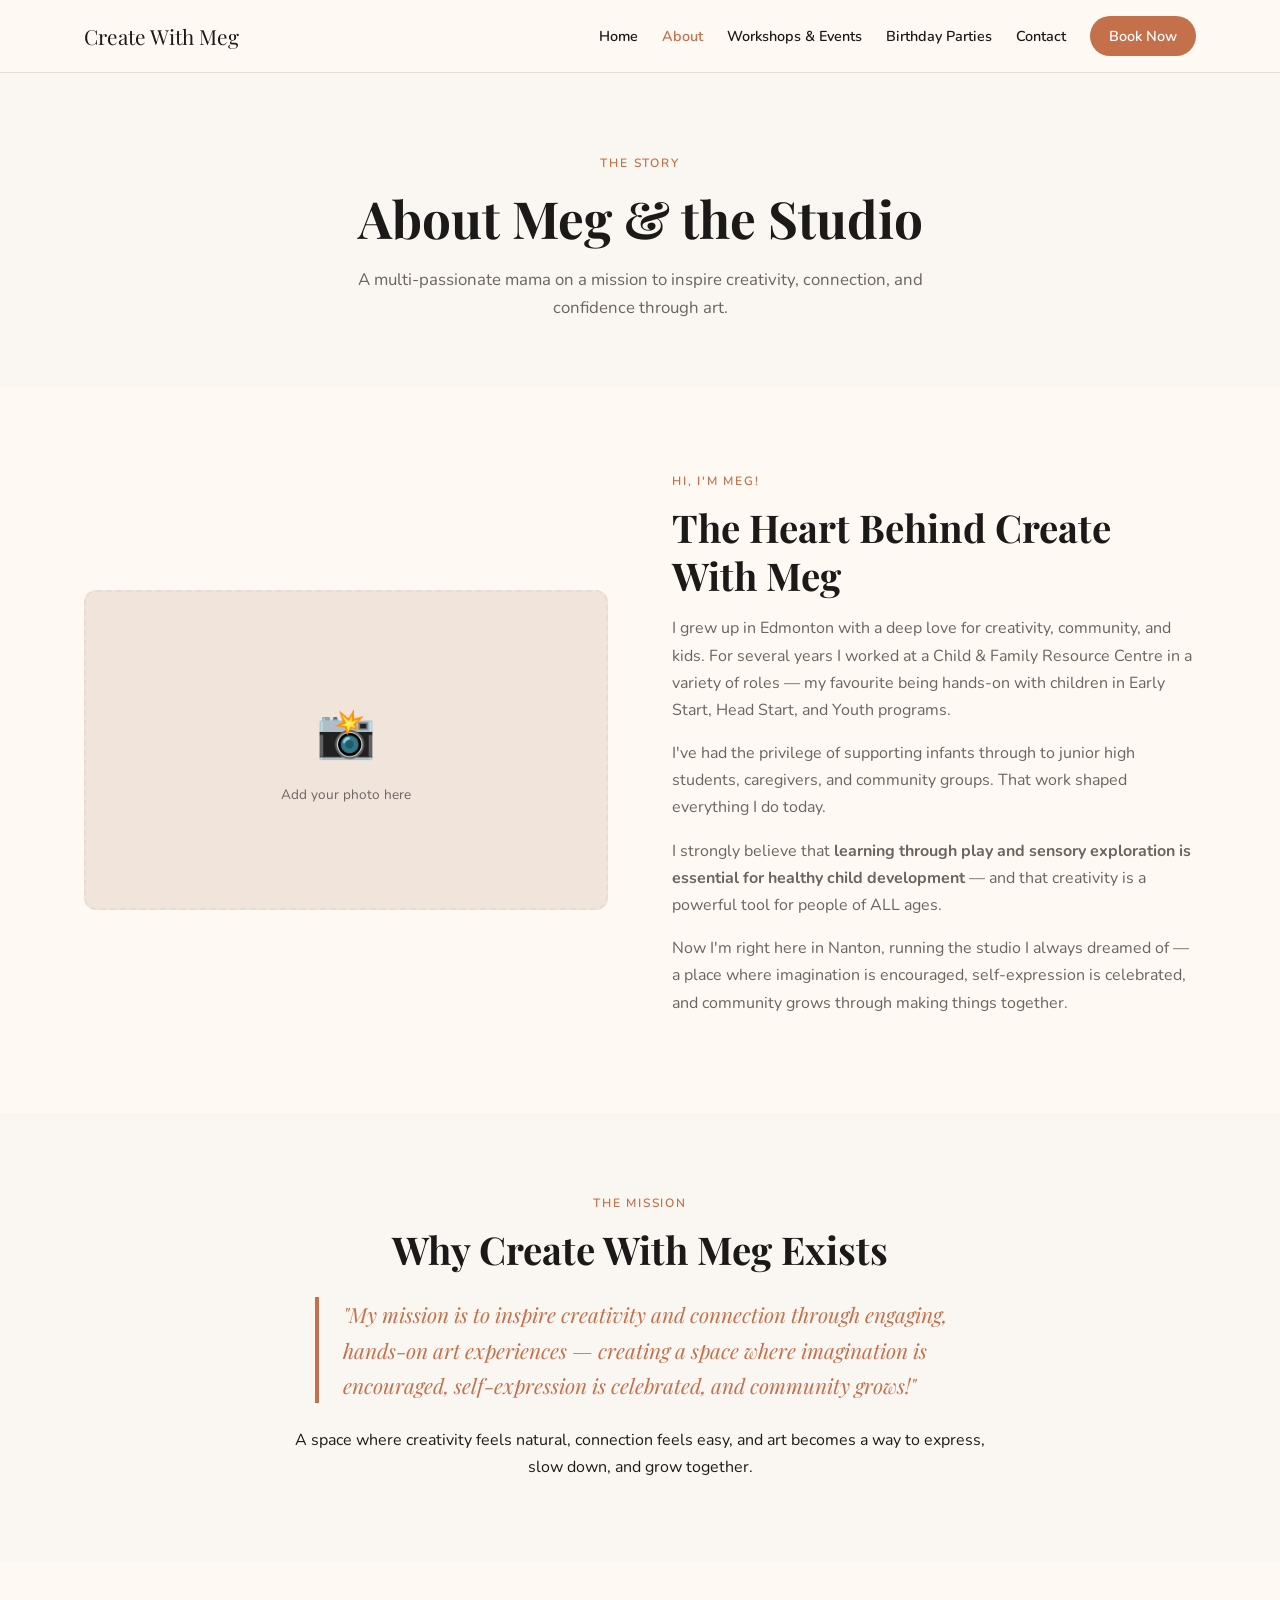
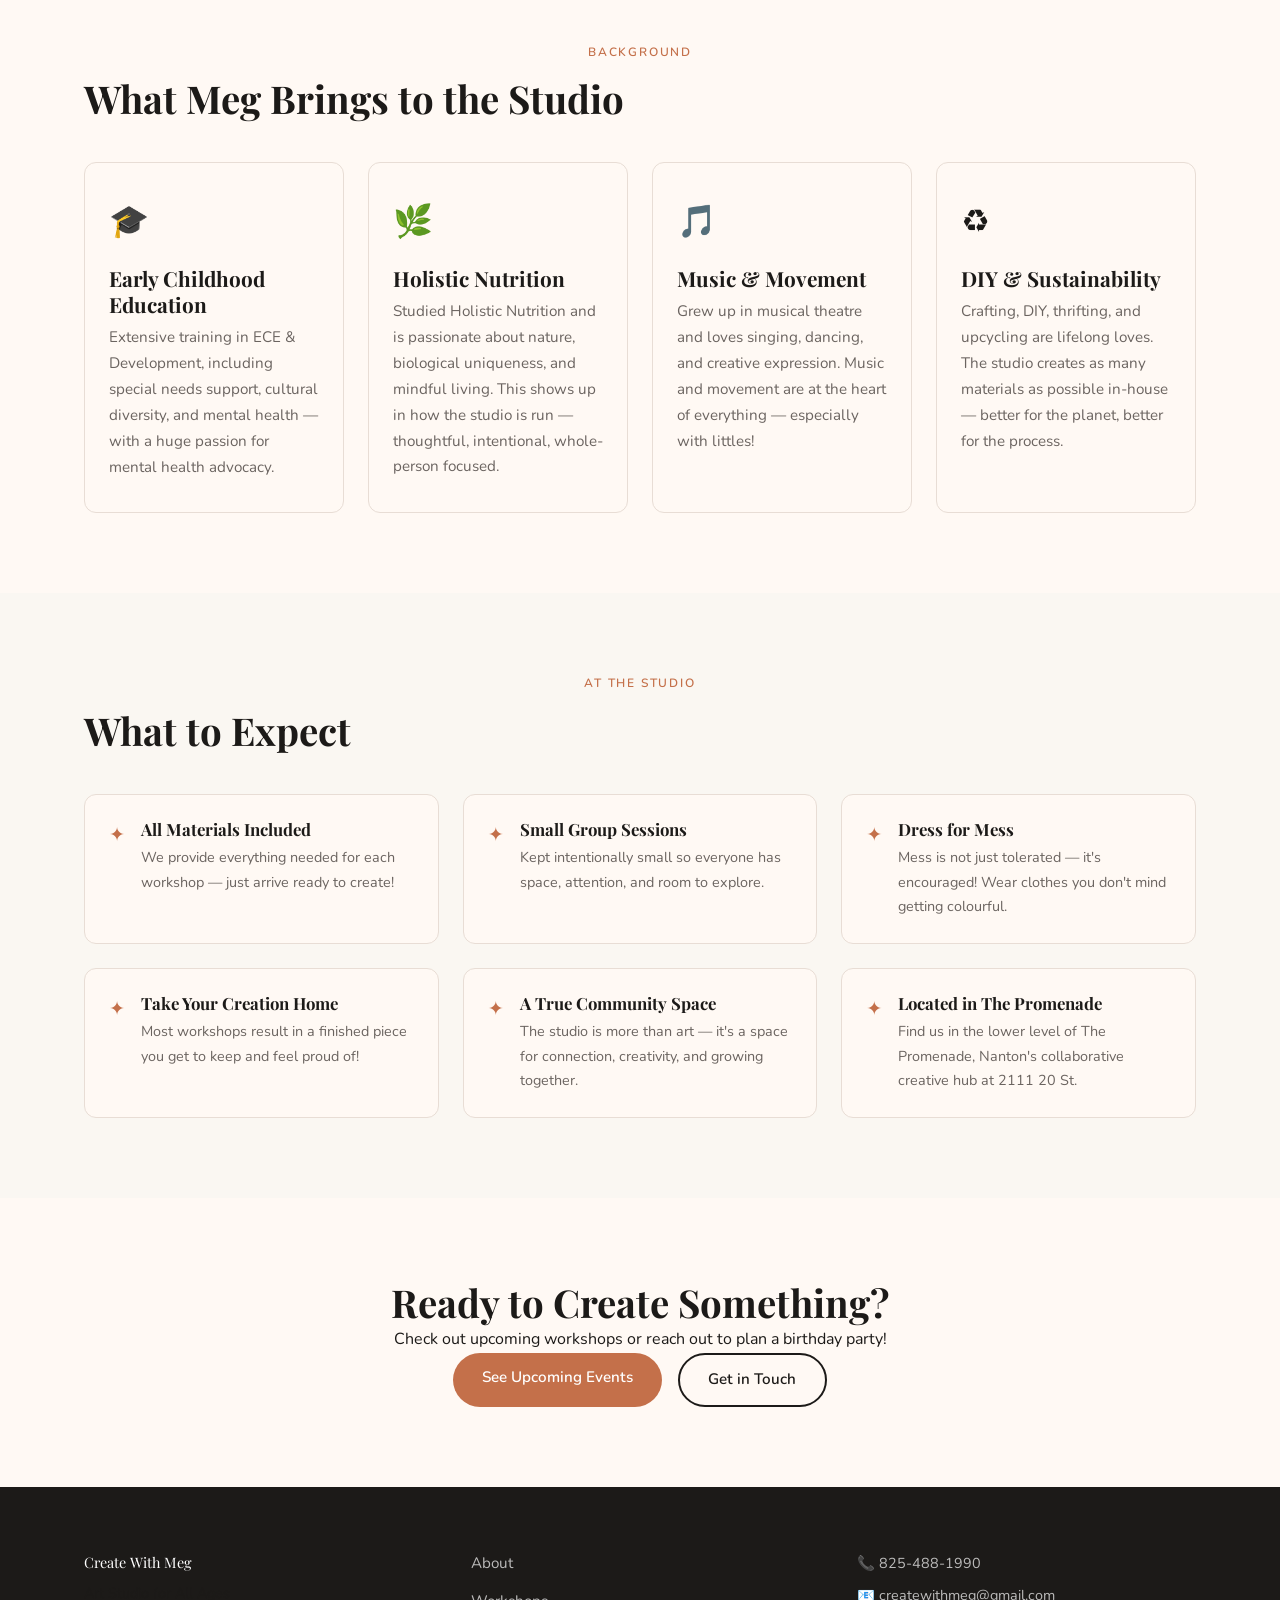
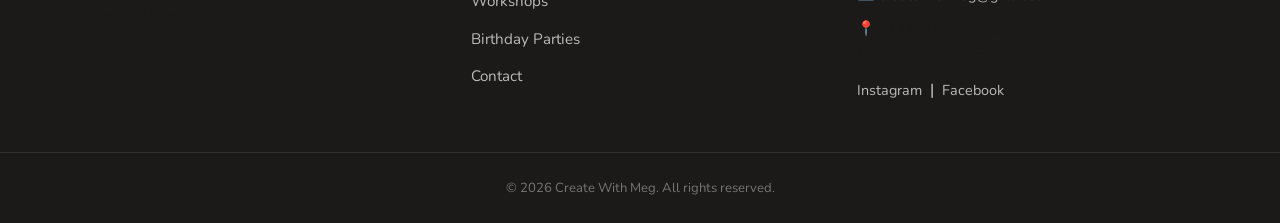
==== about.html @ df980b59 "Initial site launch — Create With Meg" ====
<!DOCTYPE html>
<html lang="en">
<head>
  <meta charset="UTF-8" />
  <meta name="viewport" content="width=device-width, initial-scale=1.0" />
  <title>About Meg | Create With Meg Art Studio</title>
  <meta name="description" content="Meet Meg — the heart behind Create With Meg art studio in Nanton, Alberta. Early Childhood Education, Holistic Nutrition, and a lifetime of creativity." />
  <link rel="stylesheet" href="css/style.css" />
  <link href="https://fonts.googleapis.com/css2?family=Playfair+Display:wght@400;600;700&family=Nunito:wght@300;400;600&display=swap" rel="stylesheet" />
</head>
<body>

  <!-- NAVIGATION -->
  <nav class="navbar">
    <div class="nav-inner">
      <a href="index.html" class="nav-logo">Create With Meg</a>
      <ul class="nav-links">
        <li><a href="index.html">Home</a></li>
        <li><a href="about.html" class="active">About</a></li>
        <li><a href="workshops.html">Workshops & Events</a></li>
        <li><a href="birthdays.html">Birthday Parties</a></li>
        <li><a href="contact.html">Contact</a></li>
        <li><a href="workshops.html" class="btn-nav">Book Now</a></li>
      </ul>
      <button class="nav-toggle" aria-label="Toggle menu">&#9776;</button>
    </div>
  </nav>

  <!-- PAGE HERO -->
  <section class="page-hero">
    <div class="container center-text">
      <span class="label-tag center">The Story</span>
      <h1>About Meg &amp; the Studio</h1>
      <p>A multi-passionate mama on a mission to inspire creativity, connection, and confidence through art.</p>
    </div>
  </section>

  <!-- ABOUT MEG -->
  <section class="section-pad">
    <div class="container two-col">
      <div class="about-img-placeholder">
        <div class="img-block">📸<br/><small>Add your photo here</small></div>
      </div>
      <div class="about-text">
        <span class="label-tag">Hi, I'm Meg!</span>
        <h2>The Heart Behind Create With Meg</h2>
        <p>I grew up in Edmonton with a deep love for creativity, community, and kids. For several years I worked at a Child &amp; Family Resource Centre in a variety of roles — my favourite being hands-on with children in Early Start, Head Start, and Youth programs.</p>
        <p>I've had the privilege of supporting infants through to junior high students, caregivers, and community groups. That work shaped everything I do today.</p>
        <p>I strongly believe that <strong>learning through play and sensory exploration is essential for healthy child development</strong> — and that creativity is a powerful tool for people of ALL ages.</p>
        <p>Now I'm right here in Nanton, running the studio I always dreamed of — a place where imagination is encouraged, self-expression is celebrated, and community grows through making things together.</p>
      </div>
    </div>
  </section>

  <!-- MISSION -->
  <section class="section-pad bg-cream">
    <div class="container center-text" style="max-width: 750px;">
      <span class="label-tag center">The Mission</span>
      <h2 class="section-title">Why Create With Meg Exists</h2>
      <blockquote class="mission-quote">
        "My mission is to inspire creativity and connection through engaging, hands-on art experiences — creating a space where imagination is encouraged, self-expression is celebrated, and community grows!"
      </blockquote>
      <p>A space where creativity feels natural, connection feels easy, and art becomes a way to express, slow down, and grow together.</p>
    </div>
  </section>

  <!-- BACKGROUND HIGHLIGHTS -->
  <section class="section-pad">
    <div class="container">
      <span class="label-tag center">Background</span>
      <h2 class="section-title">What Meg Brings to the Studio</h2>
      <div class="cards-grid">
        <div class="card">
          <div class="card-icon">🎓</div>
          <h3>Early Childhood Education</h3>
          <p>Extensive training in ECE &amp; Development, including special needs support, cultural diversity, and mental health — with a huge passion for mental health advocacy.</p>
        </div>
        <div class="card">
          <div class="card-icon">🌿</div>
          <h3>Holistic Nutrition</h3>
          <p>Studied Holistic Nutrition and is passionate about nature, biological uniqueness, and mindful living. This shows up in how the studio is run — thoughtful, intentional, whole-person focused.</p>
        </div>
        <div class="card">
          <div class="card-icon">🎵</div>
          <h3>Music &amp; Movement</h3>
          <p>Grew up in musical theatre and loves singing, dancing, and creative expression. Music and movement are at the heart of everything — especially with littles!</p>
        </div>
        <div class="card">
          <div class="card-icon">♻️</div>
          <h3>DIY &amp; Sustainability</h3>
          <p>Crafting, DIY, thrifting, and upcycling are lifelong loves. The studio creates as many materials as possible in-house — better for the planet, better for the process.</p>
        </div>
      </div>
    </div>
  </section>

  <!-- WHAT TO EXPECT -->
  <section class="section-pad bg-cream">
    <div class="container">
      <span class="label-tag center">At the Studio</span>
      <h2 class="section-title">What to Expect</h2>
      <div class="expect-grid">
        <div class="expect-item">
          <span class="expect-icon">✦</span>
          <div>
            <h4>All Materials Included</h4>
            <p>We provide everything needed for each workshop — just arrive ready to create!</p>
          </div>
        </div>
        <div class="expect-item">
          <span class="expect-icon">✦</span>
          <div>
            <h4>Small Group Sessions</h4>
            <p>Kept intentionally small so everyone has space, attention, and room to explore.</p>
          </div>
        </div>
        <div class="expect-item">
          <span class="expect-icon">✦</span>
          <div>
            <h4>Dress for Mess</h4>
            <p>Mess is not just tolerated — it's encouraged! Wear clothes you don't mind getting colourful.</p>
          </div>
        </div>
        <div class="expect-item">
          <span class="expect-icon">✦</span>
          <div>
            <h4>Take Your Creation Home</h4>
            <p>Most workshops result in a finished piece you get to keep and feel proud of!</p>
          </div>
        </div>
        <div class="expect-item">
          <span class="expect-icon">✦</span>
          <div>
            <h4>A True Community Space</h4>
            <p>The studio is more than art — it's a space for connection, creativity, and growing together.</p>
          </div>
        </div>
        <div class="expect-item">
          <span class="expect-icon">✦</span>
          <div>
            <h4>Located in The Promenade</h4>
            <p>Find us in the lower level of The Promenade, Nanton's collaborative creative hub at 2111 20 St.</p>
          </div>
        </div>
      </div>
    </div>
  </section>

  <!-- CTA -->
  <section class="section-pad center-text">
    <div class="container" style="max-width: 600px;">
      <h2>Ready to Create Something?</h2>
      <p>Check out upcoming workshops or reach out to plan a birthday party!</p>
      <div class="hero-btns">
        <a href="workshops.html" class="btn-primary">See Upcoming Events</a>
        <a href="contact.html" class="btn-secondary">Get in Touch</a>
      </div>
    </div>
  </section>

  <!-- FOOTER -->
  <footer class="footer">
    <div class="container footer-inner">
      <div class="footer-brand">
        <p class="footer-logo">Create With Meg</p>
        <p>Art Studio for All Ages<br/>Nanton, Alberta</p>
      </div>
      <div class="footer-links">
        <a href="about.html">About</a>
        <a href="workshops.html">Workshops</a>
        <a href="birthdays.html">Birthday Parties</a>
        <a href="contact.html">Contact</a>
      </div>
      <div class="footer-contact">
        <p>📞 <a href="tel:8254881990">825-488-1990</a></p>
        <p>📧 <a href="mailto:createwithmeg@gmail.com">createwithmeg@gmail.com</a></p>
        <p>📍 2111 20 St, Nanton AB<br/>(The Promenade — lower level)</p>
        <div class="social-links">
          <a href="#" aria-label="Instagram">Instagram</a> &nbsp;|&nbsp; <a href="#" aria-label="Facebook">Facebook</a>
        </div>
      </div>
    </div>
    <p class="footer-copy">© 2026 Create With Meg. All rights reserved.</p>
  </footer>

  <script>
    const toggle = document.querySelector('.nav-toggle');
    const navLinks = document.querySelector('.nav-links');
    toggle.addEventListener('click', () => navLinks.classList.toggle('open'));
  </script>

</body>
</html>
---- css/style.css ----
/* ============================================
   CREATE WITH MEG — STYLESHEET
   Palette: Cream · Near-black · Terracotta · Sage · Blush
   ============================================ */

:root {
  --cream: #faf7f2;
  --warm-white: #fff9f4;
  --near-black: #1c1a18;
  --terracotta: #c4704a;
  --terracotta-light: #d4866a;
  --sage: #8a9e89;
  --sage-light: #b5c9b4;
  --blush: #f0e4db;
  --text-muted: #6b6460;
  --border: #e8ddd5;
  --font-head: 'Playfair Display', Georgia, serif;
  --font-body: 'Nunito', system-ui, sans-serif;
  --radius: 12px;
  --shadow: 0 4px 24px rgba(28,26,24,0.08);
  --max-width: 1160px;
}

*, *::before, *::after { box-sizing: border-box; margin: 0; padding: 0; }

html { scroll-behavior: smooth; }

body {
  font-family: var(--font-body);
  background: var(--warm-white);
  color: var(--near-black);
  line-height: 1.7;
  font-size: 16px;
}

/* ---- TYPOGRAPHY ---- */
h1, h2, h3, h4 { font-family: var(--font-head); line-height: 1.25; }
h1 { font-size: clamp(2rem, 5vw, 3.2rem); }
h2 { font-size: clamp(1.6rem, 3.5vw, 2.4rem); }
h3 { font-size: 1.3rem; }
h4 { font-size: 1.05rem; }
p { color: var(--near-black); }
a { color: var(--terracotta); text-decoration: none; }
a:hover { text-decoration: underline; }
ul { list-style: none; padding: 0; }

/* ---- LAYOUT ---- */
.container { max-width: var(--max-width); margin: 0 auto; padding: 0 1.5rem; }
.section-pad { padding: 5rem 0; }
.bg-cream { background: var(--cream); }
.center-text { text-align: center; }
.two-col { display: grid; grid-template-columns: 1fr 1fr; gap: 4rem; align-items: center; }
.two-col.reverse { direction: rtl; }
.two-col.reverse > * { direction: ltr; }

@media (max-width: 768px) {
  .two-col { grid-template-columns: 1fr; gap: 2rem; }
  .two-col.reverse { direction: ltr; }
}

/* ---- LABEL TAG ---- */
.label-tag {
  display: inline-block;
  font-family: var(--font-body);
  font-size: 0.75rem;
  font-weight: 600;
  letter-spacing: 0.15em;
  text-transform: uppercase;
  color: var(--terracotta);
  margin-bottom: 0.75rem;
}
.label-tag.center { display: block; text-align: center; }

/* ---- SECTION TITLES ---- */
.section-title { margin-bottom: 1rem; }
.section-sub { color: var(--text-muted); max-width: 600px; margin: 0 auto 2.5rem; }

/* ---- BUTTONS ---- */
.btn-primary, .btn-secondary, .btn-outline, .btn-nav {
  display: inline-block;
  padding: 0.75rem 1.8rem;
  border-radius: 50px;
  font-family: var(--font-body);
  font-weight: 600;
  font-size: 0.95rem;
  cursor: pointer;
  transition: all 0.2s ease;
  text-decoration: none !important;
}
.btn-primary { background: var(--terracotta); color: #fff; }
.btn-primary:hover { background: #b05e3a; }
.btn-secondary { background: transparent; color: var(--near-black); border: 2px solid var(--near-black); }
.btn-secondary:hover { background: var(--near-black); color: #fff; }
.btn-outline { background: transparent; color: var(--terracotta); border: 2px solid var(--terracotta); }
.btn-outline:hover { background: var(--terracotta); color: #fff; }
.btn-nav { background: var(--terracotta); color: #fff !important; padding: 0.5rem 1.2rem; }
.btn-nav:hover { background: #b05e3a; }
.full-width { width: 100%; text-align: center; }

/* ---- NAVBAR ---- */
.navbar {
  position: sticky; top: 0; z-index: 100;
  background: var(--warm-white);
  border-bottom: 1px solid var(--border);
  padding: 1rem 0;
}
.nav-inner {
  max-width: var(--max-width);
  margin: 0 auto; padding: 0 1.5rem;
  display: flex; align-items: center; justify-content: space-between;
}
.nav-logo {
  font-family: var(--font-head);
  font-size: 1.3rem;
  color: var(--near-black) !important;
  text-decoration: none !important;
}
.nav-links {
  display: flex; align-items: center; gap: 1.5rem; list-style: none;
}
.nav-links a {
  color: var(--near-black);
  font-weight: 600;
  font-size: 0.9rem;
  text-decoration: none;
  transition: color 0.2s;
}
.nav-links a:hover, .nav-links a.active { color: var(--terracotta); }
.nav-toggle { display: none; background: none; border: none; font-size: 1.5rem; cursor: pointer; }

@media (max-width: 900px) {
  .nav-toggle { display: block; }
  .nav-links {
    display: none; flex-direction: column;
    position: absolute; top: 100%; left: 0; right: 0;
    background: var(--warm-white);
    border-bottom: 1px solid var(--border);
    padding: 1rem 1.5rem 1.5rem;
    gap: 1rem;
  }
  .nav-links.open { display: flex; }
  .navbar { position: relative; }
}

/* ---- HERO ---- */
.hero {
  background: var(--cream);
  padding: 7rem 1.5rem 6rem;
  text-align: center;
}
.hero-content { max-width: 720px; margin: 0 auto; }
.hero-eyebrow {
  font-size: 0.8rem; font-weight: 600; letter-spacing: 0.15em;
  text-transform: uppercase; color: var(--terracotta); margin-bottom: 1rem;
}
.hero h1 { margin-bottom: 1.25rem; }
.hero-sub { font-size: 1.15rem; color: var(--text-muted); margin-bottom: 2.5rem; max-width: 560px; margin-left: auto; margin-right: auto; }
.hero-btns { display: flex; gap: 1rem; justify-content: center; flex-wrap: wrap; }

/* ---- INTRO STRIP ---- */
.intro-strip {
  background: var(--terracotta);
  color: #fff;
  padding: 1rem 1.5rem;
  text-align: center;
  font-size: 0.9rem;
  font-weight: 600;
  letter-spacing: 0.03em;
}

/* ---- PAGE HERO ---- */
.page-hero {
  background: var(--cream);
  padding: 5rem 1.5rem 4rem;
  text-align: center;
}
.page-hero p { color: var(--text-muted); max-width: 580px; margin: 1rem auto 0; font-size: 1.05rem; }

/* ---- CARDS GRID ---- */
.cards-grid {
  display: grid;
  grid-template-columns: repeat(auto-fit, minmax(230px, 1fr));
  gap: 1.5rem;
  margin-top: 2.5rem;
}
.card {
  background: var(--warm-white);
  border: 1px solid var(--border);
  border-radius: var(--radius);
  padding: 2rem 1.5rem;
  transition: transform 0.2s, box-shadow 0.2s;
}
.card:hover { transform: translateY(-4px); box-shadow: var(--shadow); }
.card-icon { font-size: 2rem; margin-bottom: 1rem; }
.card h3 { margin-bottom: 0.5rem; }
.card p { color: var(--text-muted); font-size: 0.95rem; }
.age-badge {
  display: inline-block;
  background: var(--blush);
  color: var(--terracotta);
  font-size: 0.8rem; font-weight: 700;
  padding: 0.2rem 0.75rem;
  border-radius: 50px;
  margin-bottom: 0.75rem;
}

/* ---- EVENT CARDS ---- */
.event-card {
  background: var(--warm-white);
  border: 1px solid var(--border);
  border-radius: var(--radius);
  padding: 1.75rem;
  display: flex; gap: 1.5rem; align-items: flex-start;
  margin-bottom: 1.5rem;
  box-shadow: var(--shadow);
}
.event-card.featured { border-left: 4px solid var(--terracotta); }
.event-date-block {
  background: var(--terracotta);
  color: #fff;
  border-radius: 8px;
  padding: 0.75rem 1rem;
  text-align: center;
  min-width: 64px;
  flex-shrink: 0;
}
.event-date-block .month { display: block; font-size: 0.7rem; font-weight: 700; letter-spacing: 0.1em; text-transform: uppercase; }
.event-date-block .day { display: block; font-size: 1.8rem; font-weight: 700; line-height: 1; }
.event-date-block .year { display: block; font-size: 0.7rem; }
.event-details { flex: 1; }
.event-details h3 { margin-bottom: 0.35rem; }
.event-details p { color: var(--text-muted); font-size: 0.9rem; margin-bottom: 0.25rem; }
.event-details .price { color: var(--near-black); font-size: 1rem; margin-top: 0.5rem; }
.event-cta { display: flex; align-items: center; }

@media (max-width: 600px) {
  .event-card { flex-direction: column; }
  .event-cta { width: 100%; }
  .event-cta .btn-primary { width: 100%; text-align: center; }
}

/* ---- FULL EVENT CARD (workshops page) ---- */
.event-card-full {
  background: var(--warm-white);
  border: 1px solid var(--border);
  border-radius: var(--radius);
  overflow: hidden;
  box-shadow: var(--shadow);
  margin-bottom: 3rem;
}
.event-card-header {
  background: var(--cream);
  padding: 2rem;
  display: flex; gap: 1.5rem; align-items: center;
  border-bottom: 1px solid var(--border);
}
.event-date-block.large .day { font-size: 2.5rem; }
.event-header-info { flex: 1; }
.event-category {
  display: inline-block;
  background: var(--blush); color: var(--terracotta);
  font-size: 0.78rem; font-weight: 700;
  padding: 0.2rem 0.75rem; border-radius: 50px;
  margin-bottom: 0.5rem;
}
.event-header-info h2 { margin-bottom: 0.35rem; }
.event-meta { color: var(--text-muted); font-size: 0.9rem; }

.event-card-body {
  display: grid; grid-template-columns: 1fr 400px; gap: 0;
}
.event-description {
  padding: 2rem;
  border-right: 1px solid var(--border);
}
.event-description h4 { margin: 1.25rem 0 0.75rem; color: var(--terracotta); }
.event-description ul li { padding: 0.3rem 0; color: var(--text-muted); }

.event-register-box {
  padding: 2rem;
  background: var(--blush);
}
.event-register-box h3 { margin-bottom: 1rem; }
.price-display {
  background: var(--warm-white);
  border-radius: var(--radius);
  padding: 1rem;
  margin-bottom: 1.5rem;
  text-align: center;
}
.price-display p { margin-bottom: 0.25rem; }

@media (max-width: 900px) {
  .event-card-body { grid-template-columns: 1fr; }
  .event-description { border-right: none; border-bottom: 1px solid var(--border); }
  .event-card-header { flex-direction: column; align-items: flex-start; }
}

/* ---- COMING SOON BOX ---- */
.coming-soon-box {
  text-align: center;
  background: var(--cream);
  border: 2px dashed var(--border);
  border-radius: var(--radius);
  padding: 3rem 2rem;
}
.coming-soon-box h3 { margin-bottom: 0.75rem; }
.coming-soon-box p { color: var(--text-muted); margin-bottom: 1.5rem; }

/* ---- BIRTHDAY SECTION ---- */
.birthday-bullets { margin: 1rem 0 1.5rem; }
.birthday-bullets li { padding: 0.35rem 0; font-weight: 600; }

.pricing-grid {
  display: grid;
  grid-template-columns: 1fr 1fr;
  gap: 2rem;
  margin-top: 2.5rem;
}
@media (max-width: 768px) { .pricing-grid { grid-template-columns: 1fr; } }

.pricing-card {
  background: var(--warm-white);
  border: 1px solid var(--border);
  border-radius: var(--radius);
  overflow: hidden;
  box-shadow: var(--shadow);
}
.pricing-card.featured-card { border-top: 4px solid var(--terracotta); }
.pricing-header {
  background: var(--cream);
  padding: 1.5rem 2rem;
  border-bottom: 1px solid var(--border);
}
.pricing-sub { color: var(--text-muted); font-size: 0.9rem; margin-top: 0.25rem; }
.pricing-body { padding: 2rem; }
.price-main { text-align: center; margin-bottom: 1.5rem; }
.price-from { display: block; font-size: 0.85rem; color: var(--text-muted); }
.price-num { display: block; font-family: var(--font-head); font-size: 3rem; color: var(--terracotta); line-height: 1.1; }
.price-detail { display: block; font-size: 0.85rem; color: var(--text-muted); }
.price-breakdown {
  background: var(--blush);
  border-radius: 8px;
  padding: 1rem 1.25rem;
  margin-bottom: 1.5rem;
  font-size: 0.9rem;
}
.price-breakdown p { font-weight: 600; margin-bottom: 0.5rem; }
.price-breakdown li { padding: 0.2rem 0; color: var(--text-muted); }
.included-list li { padding: 0.35rem 0; color: var(--text-muted); font-size: 0.95rem; }
.addon-note { color: var(--text-muted); font-size: 0.9rem; margin: 1rem 0; font-style: italic; }

/* ---- REVIEWS ---- */
.reviews-grid {
  display: grid;
  grid-template-columns: repeat(auto-fit, minmax(260px, 1fr));
  gap: 1.5rem;
  margin-top: 2.5rem;
}
.review-card {
  background: var(--warm-white);
  border: 1px solid var(--border);
  border-radius: var(--radius);
  padding: 1.75rem;
}
.review-card p { color: var(--text-muted); font-style: italic; font-size: 0.95rem; }
.stars { font-size: 1.1rem; color: var(--terracotta); margin-bottom: 0.75rem; font-style: normal !important; }

/* ---- FORMS ---- */
.registration-form { display: flex; flex-direction: column; gap: 1rem; }
.form-row { display: grid; grid-template-columns: 1fr 1fr; gap: 1rem; }
@media (max-width: 600px) { .form-row { grid-template-columns: 1fr; } }
.form-group { display: flex; flex-direction: column; gap: 0.35rem; }
.form-group label { font-weight: 600; font-size: 0.9rem; }
.form-group input,
.form-group select,
.form-group textarea {
  padding: 0.7rem 1rem;
  border: 1.5px solid var(--border);
  border-radius: 8px;
  font-family: var(--font-body);
  font-size: 0.95rem;
  background: var(--warm-white);
  color: var(--near-black);
  transition: border-color 0.2s;
}
.form-group input:focus,
.form-group select:focus,
.form-group textarea:focus {
  outline: none;
  border-color: var(--terracotta);
}
.form-note { font-size: 0.85rem; color: var(--text-muted); font-style: italic; }
.form-container { max-width: 720px; margin: 0 auto; }

/* ---- ABOUT IMAGE PLACEHOLDER ---- */
.about-img-placeholder { }
.img-block {
  background: var(--blush);
  border-radius: var(--radius);
  min-height: 320px;
  display: flex; flex-direction: column;
  align-items: center; justify-content: center;
  font-size: 3rem; color: var(--text-muted);
  border: 2px dashed var(--border);
}
.img-block small { font-size: 0.85rem; margin-top: 0.5rem; font-family: var(--font-body); }

/* ---- ABOUT SECTION ---- */
.about-text h2 { margin-bottom: 1rem; }
.about-text p { color: var(--text-muted); margin-bottom: 1rem; }

/* ---- MISSION QUOTE ---- */
.mission-quote {
  font-family: var(--font-head);
  font-size: 1.3rem;
  color: var(--terracotta);
  border-left: 4px solid var(--terracotta);
  padding-left: 1.5rem;
  margin: 1.5rem auto;
  text-align: left;
  max-width: 650px;
  font-style: italic;
}

/* ---- EXPECT GRID ---- */
.expect-grid {
  display: grid;
  grid-template-columns: repeat(auto-fit, minmax(280px, 1fr));
  gap: 1.5rem;
  margin-top: 2.5rem;
}
.expect-item {
  display: flex; gap: 1rem; align-items: flex-start;
  background: var(--warm-white);
  border: 1px solid var(--border);
  border-radius: var(--radius);
  padding: 1.5rem;
}
.expect-icon { color: var(--terracotta); font-size: 1.2rem; font-weight: 700; flex-shrink: 0; }
.expect-item h4 { margin-bottom: 0.35rem; }
.expect-item p { color: var(--text-muted); font-size: 0.9rem; }

/* ---- CONTACT PAGE ---- */
.contact-info h2, .contact-form-wrap h2 { margin-bottom: 2rem; }
.contact-item {
  display: flex; gap: 1rem; align-items: flex-start;
  margin-bottom: 2rem;
}
.contact-icon { font-size: 1.5rem; flex-shrink: 0; }
.contact-item h4 { margin-bottom: 0.25rem; }
.contact-item p, .contact-item a { color: var(--text-muted); }
.contact-item a:hover { color: var(--terracotta); }
.social-links-large { display: flex; gap: 1rem; margin-top: 0.75rem; }
.social-btn {
  background: var(--blush); color: var(--terracotta) !important;
  padding: 0.4rem 1rem; border-radius: 50px;
  font-weight: 600; font-size: 0.9rem;
  text-decoration: none !important;
}
.social-btn:hover { background: var(--terracotta); color: #fff !important; }

.map-placeholder {
  background: var(--blush);
  border: 2px dashed var(--border);
  border-radius: var(--radius);
  padding: 3rem;
  margin-top: 1.5rem;
  text-align: center;
  color: var(--text-muted);
}

/* ---- FOOTER ---- */
.footer {
  background: var(--near-black);
  color: rgba(255,255,255,0.8);
  padding: 4rem 0 1.5rem;
}
.footer-inner {
  display: grid;
  grid-template-columns: 1fr 1fr 1fr;
  gap: 3rem;
  margin-bottom: 3rem;
}
@media (max-width: 768px) { .footer-inner { grid-template-columns: 1fr; gap: 2rem; } }
.footer-logo { font-family: var(--font-head); font-size: 1.3rem; color: #fff; margin-bottom: 0.5rem; }
.footer-brand p { font-size: 0.9rem; line-height: 1.6; }
.footer-links { display: flex; flex-direction: column; gap: 0.75rem; }
.footer-links a { color: rgba(255,255,255,0.7); font-size: 0.95rem; text-decoration: none; }
.footer-links a:hover { color: var(--terracotta-light); }
.footer-contact p { font-size: 0.9rem; margin-bottom: 0.5rem; }
.footer-contact a { color: rgba(255,255,255,0.7); }
.footer-contact a:hover { color: var(--terracotta-light); }
.social-links { margin-top: 0.75rem; }
.social-links a { color: rgba(255,255,255,0.7); font-size: 0.9rem; }
.social-links a:hover { color: var(--terracotta-light); }
.footer-copy {
  text-align: center; font-size: 0.82rem;
  color: rgba(255,255,255,0.4);
  border-top: 1px solid rgba(255,255,255,0.1);
  padding-top: 1.5rem;
}
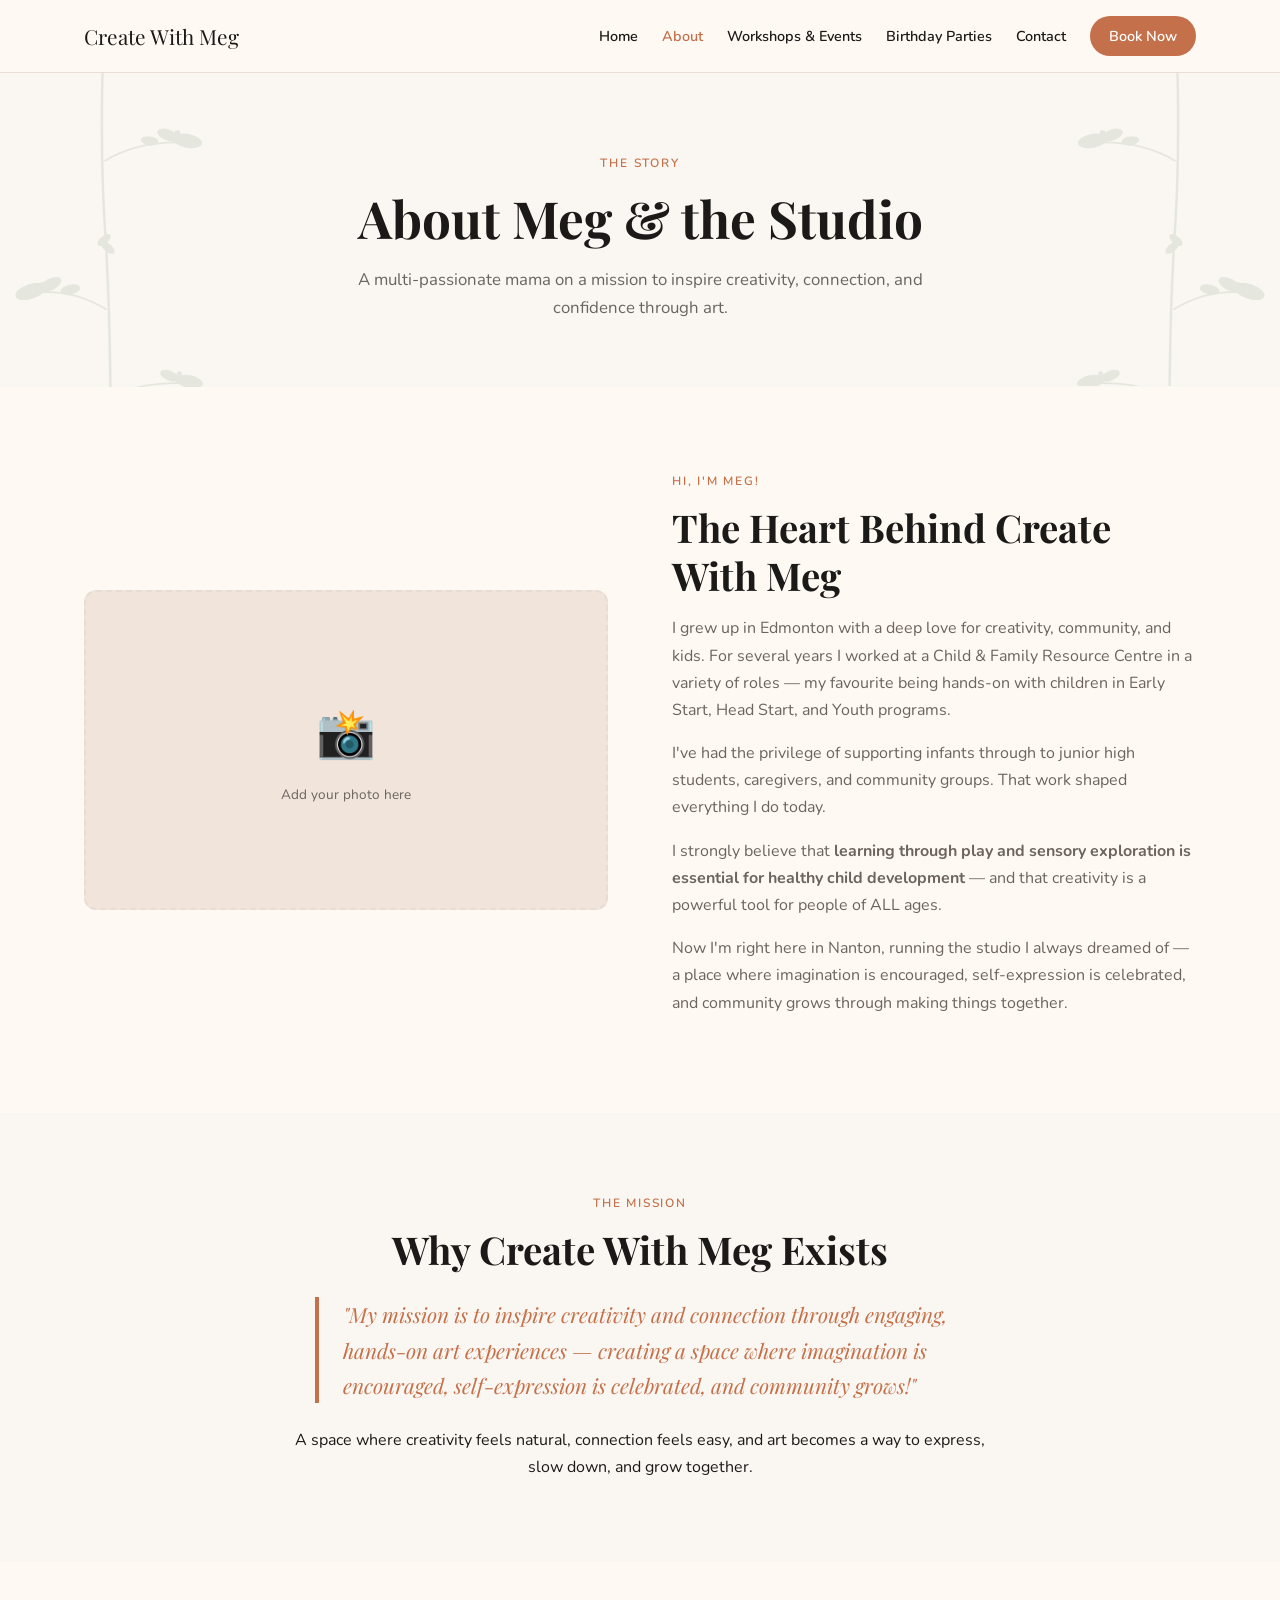
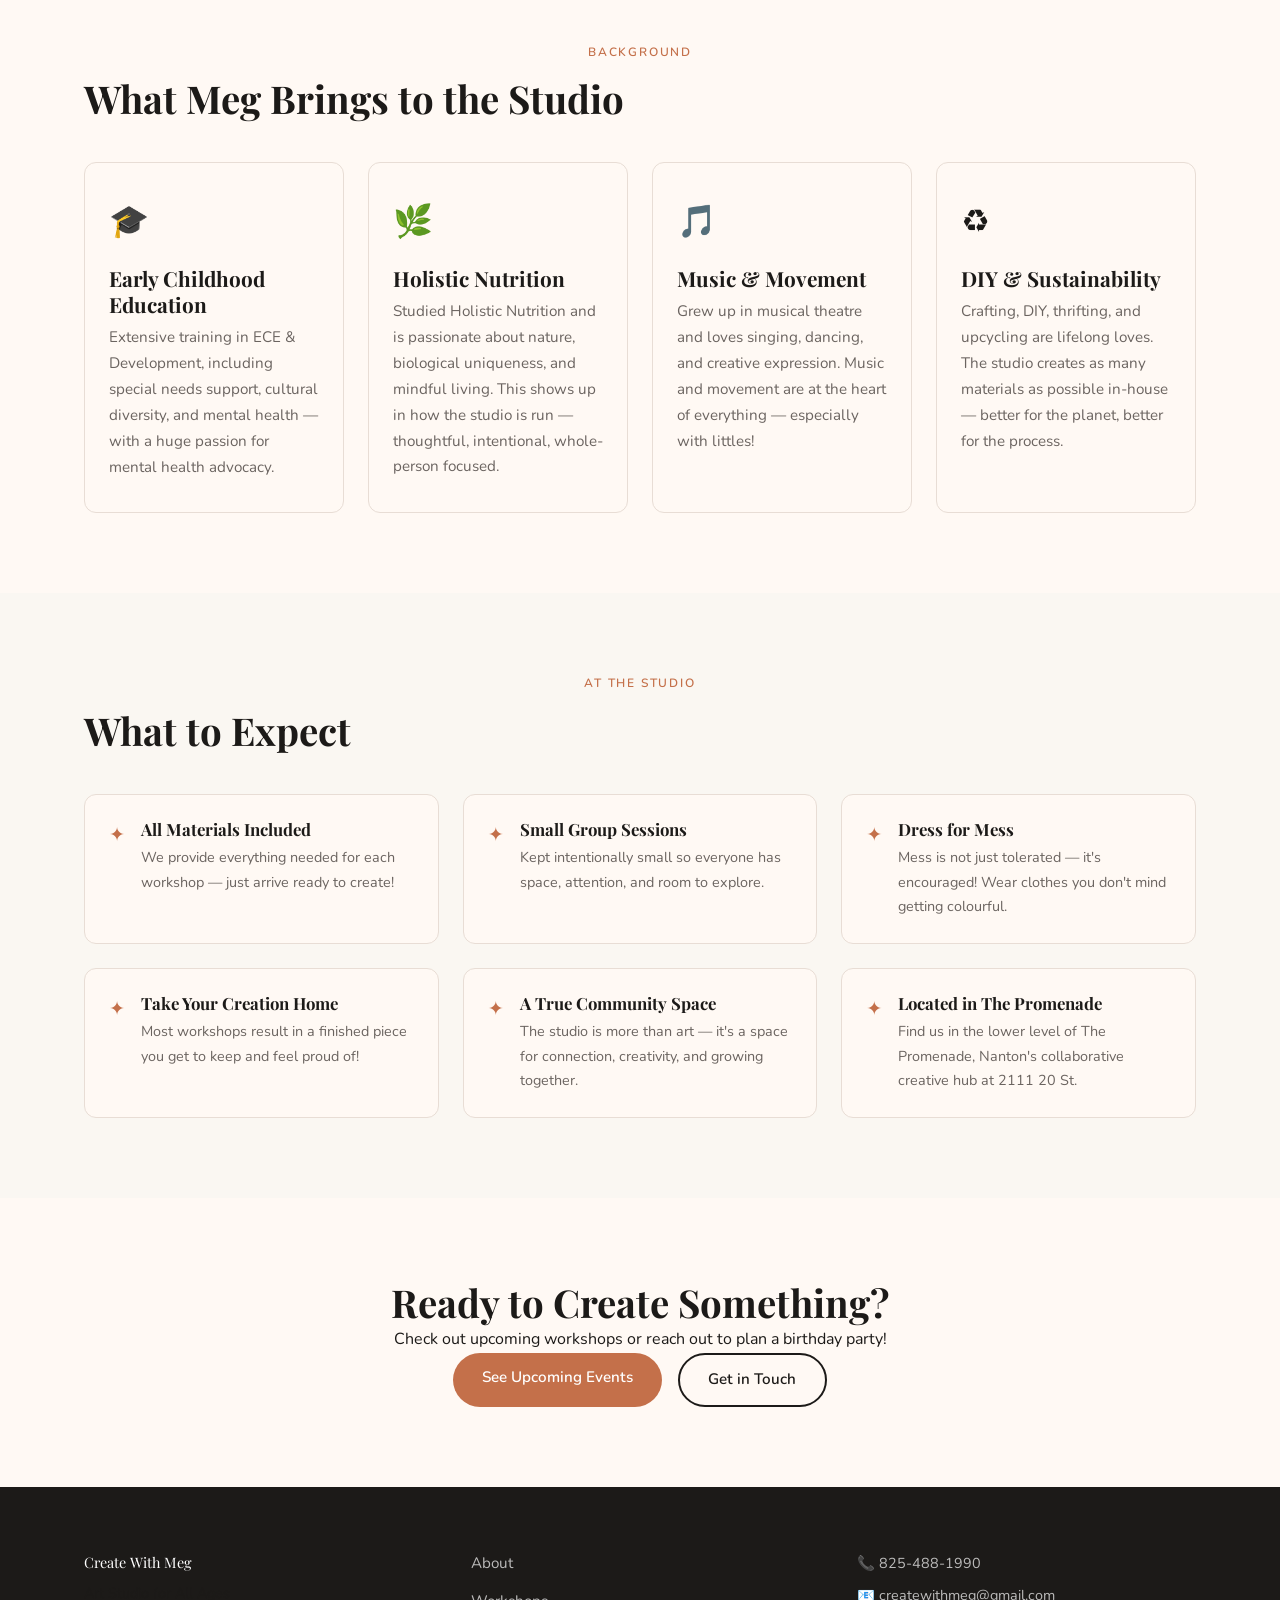
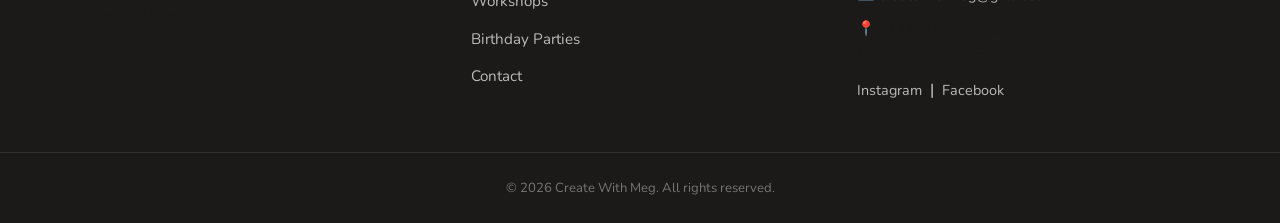
==== commit f68521a1: "Add sage green botanical branch accents to hero sections" ====
--- a/about.html
+++ b/about.html
@@ -27,7 +27,9 @@
   </nav>
 
   <!-- PAGE HERO -->
-  <section class="page-hero">
+  <section class="page-hero" style="position:relative;overflow:hidden;">
+    <div class="botanical-left"><img src="images/botanical.svg" alt="" aria-hidden="true" style="height:100%;width:100%;object-fit:cover;"/></div>
+    <div class="botanical-right"><img src="images/botanical.svg" alt="" aria-hidden="true" style="height:100%;width:100%;object-fit:cover;"/></div>
     <div class="container center-text">
       <span class="label-tag center">The Story</span>
       <h1>About Meg &amp; the Studio</h1>
--- a/css/style.css
+++ b/css/style.css
@@ -142,11 +142,35 @@
   .navbar { position: relative; }
 }
 
+/* ---- BOTANICAL DECORATIONS ---- */
+.botanical-left,
+.botanical-right {
+  position: absolute;
+  top: 0; bottom: 0;
+  width: 220px;
+  pointer-events: none;
+  opacity: 0.18;
+}
+.botanical-left { left: 0; }
+.botanical-right { right: 0; transform: scaleX(-1); }
+.botanical-left svg,
+.botanical-right svg { width: 100%; height: 100%; }
+
+@media (max-width: 900px) {
+  .botanical-left, .botanical-right { width: 120px; opacity: 0.12; }
+}
+@media (max-width: 600px) {
+  .botanical-left { display: none; }
+  .botanical-right { width: 90px; opacity: 0.1; }
+}
+
 /* ---- HERO ---- */
 .hero {
   background: var(--cream);
   padding: 7rem 1.5rem 6rem;
   text-align: center;
+  position: relative;
+  overflow: hidden;
 }
 .hero-content { max-width: 720px; margin: 0 auto; }
 .hero-eyebrow {
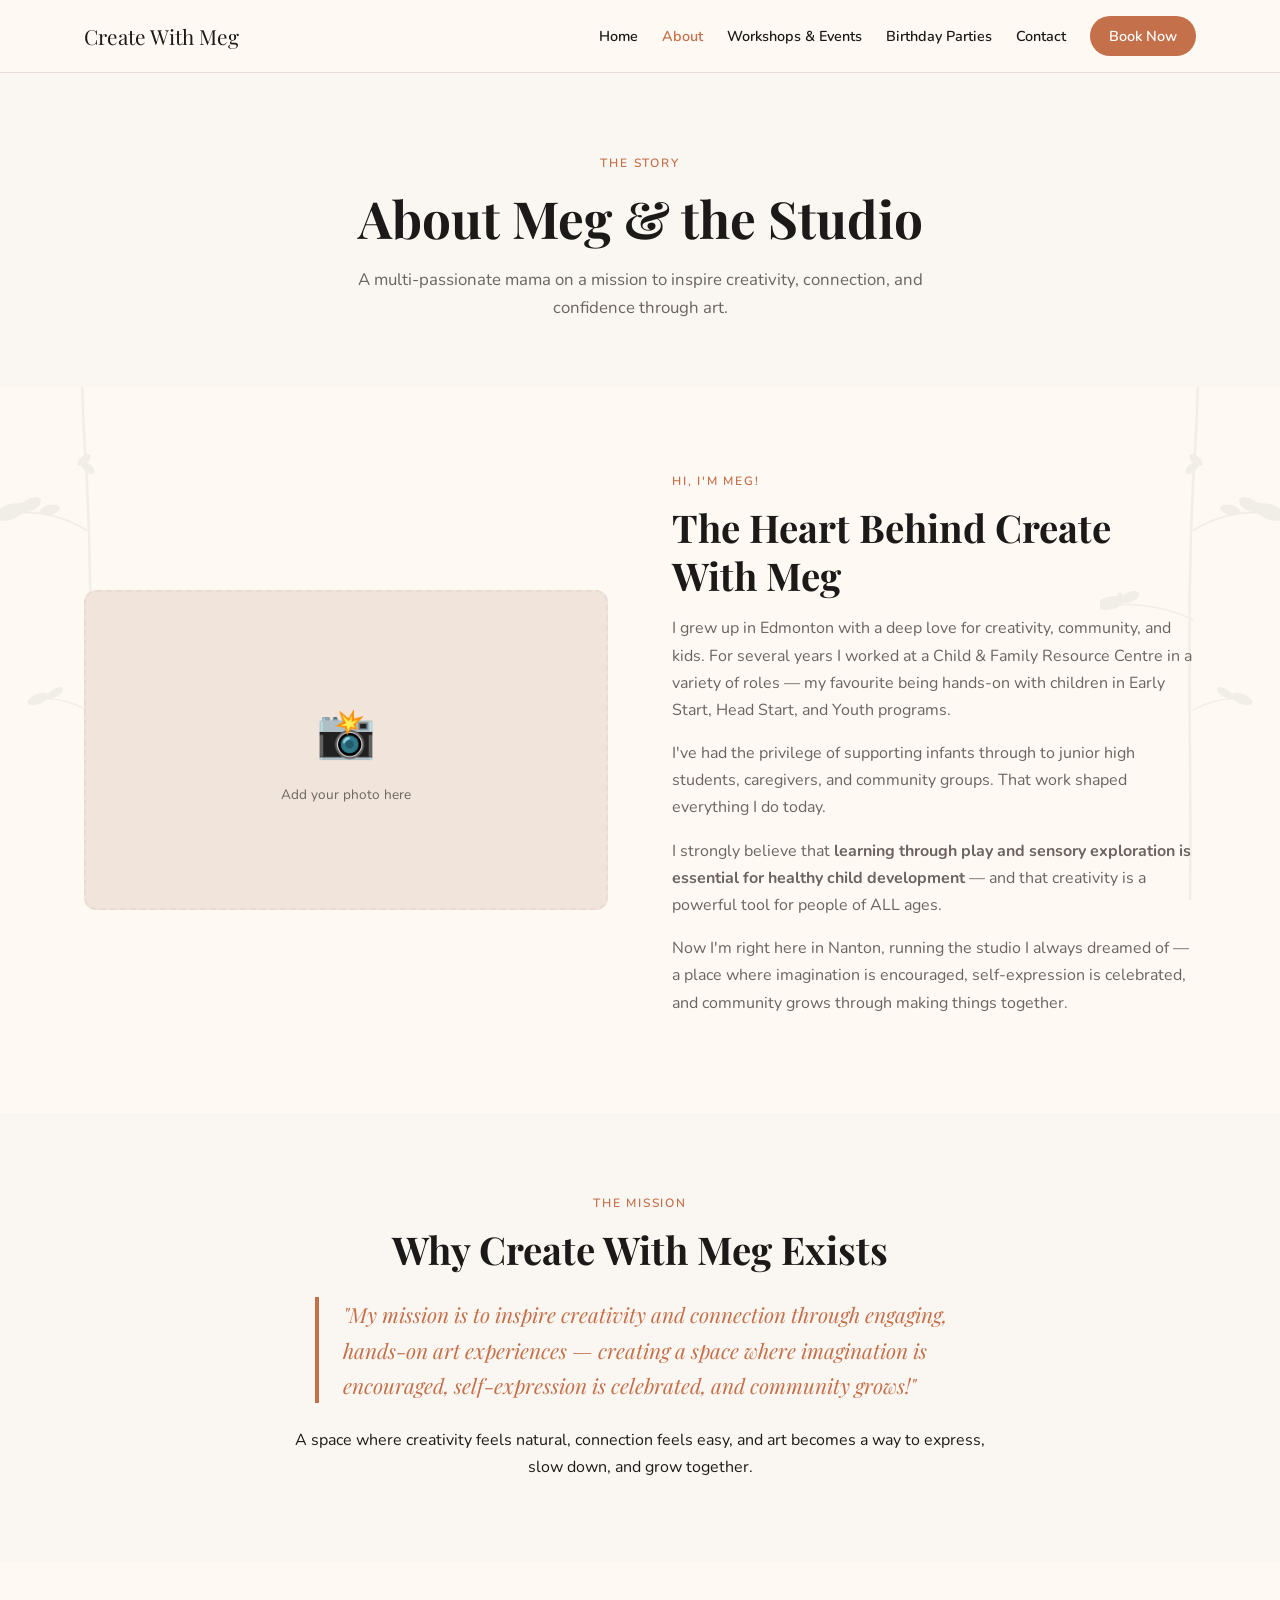
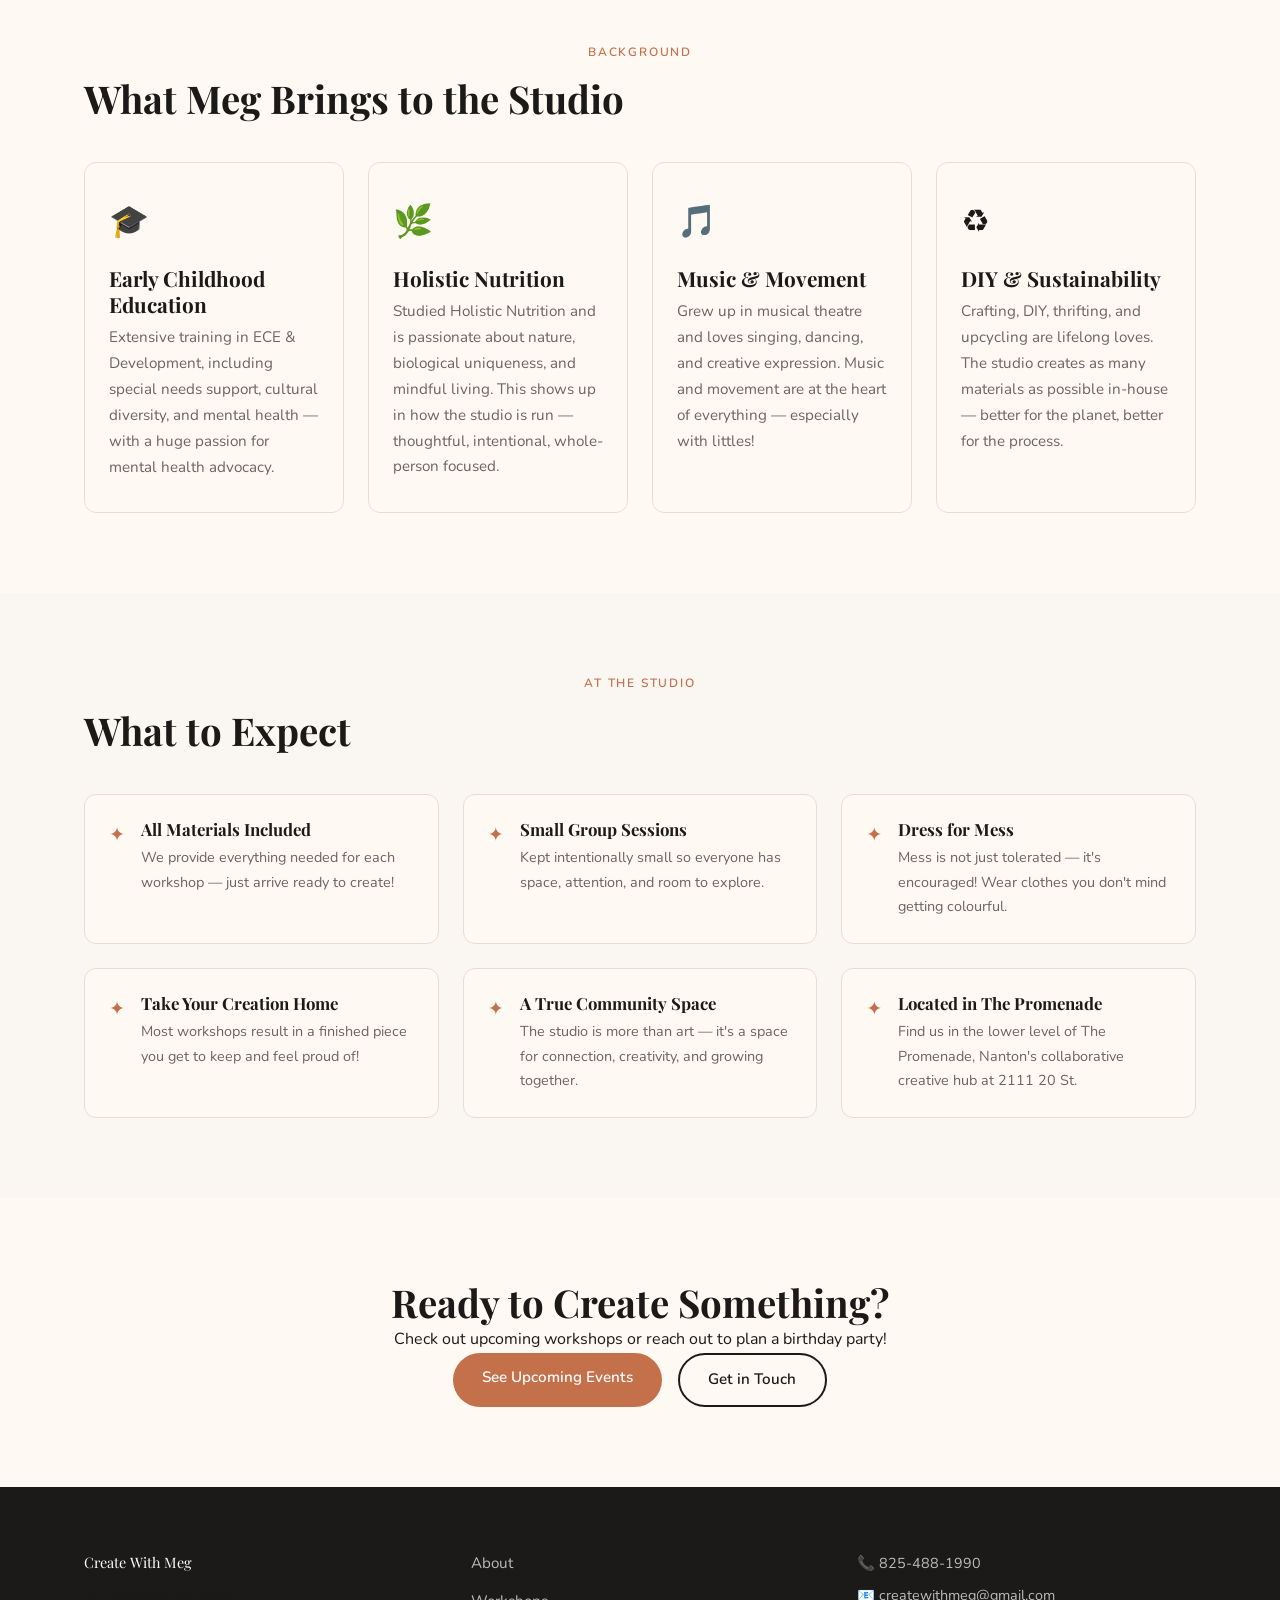
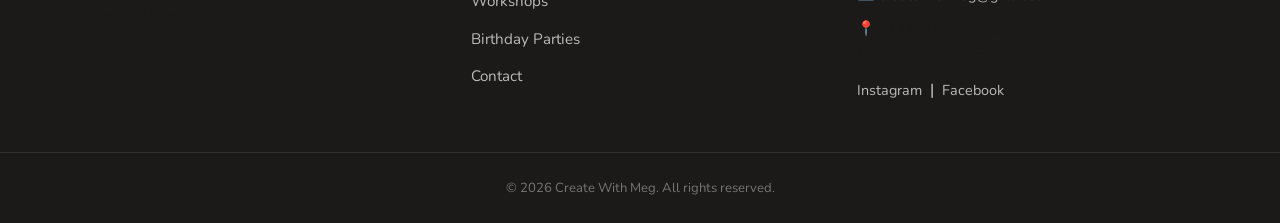
==== commit afb70a22: "Fix botanical branches — proper fixed background on left/right edges" ====
--- a/about.html
+++ b/about.html
@@ -9,6 +9,8 @@
   <link href="https://fonts.googleapis.com/css2?family=Playfair+Display:wght@400;600;700&family=Nunito:wght@300;400;600&display=swap" rel="stylesheet" />
 </head>
 <body>
+  <div class="botanical-bg botanical-bg-left" aria-hidden="true"><img src="images/botanical.svg" alt=""/></div>
+  <div class="botanical-bg botanical-bg-right" aria-hidden="true"><img src="images/botanical.svg" alt=""/></div>
 
   <!-- NAVIGATION -->
   <nav class="navbar">
@@ -27,9 +29,7 @@
   </nav>
 
   <!-- PAGE HERO -->
-  <section class="page-hero" style="position:relative;overflow:hidden;">
-    <div class="botanical-left"><img src="images/botanical.svg" alt="" aria-hidden="true" style="height:100%;width:100%;object-fit:cover;"/></div>
-    <div class="botanical-right"><img src="images/botanical.svg" alt="" aria-hidden="true" style="height:100%;width:100%;object-fit:cover;"/></div>
+  <section class="page-hero">
     <div class="container center-text">
       <span class="label-tag center">The Story</span>
       <h1>About Meg &amp; the Studio</h1>
--- a/css/style.css
+++ b/css/style.css
@@ -31,6 +31,33 @@
   color: var(--near-black);
   line-height: 1.7;
   font-size: 16px;
+  position: relative;
+}
+
+/* Botanical background — fixed left & right edges, behind everything */
+.botanical-bg {
+  position: fixed;
+  top: 0; bottom: 0;
+  width: 180px;
+  pointer-events: none;
+  z-index: 0;
+  opacity: 0.12;
+}
+.botanical-bg-left { left: 0; }
+.botanical-bg-right { right: 0; transform: scaleX(-1); }
+.botanical-bg img { width: 100%; height: 100%; object-fit: cover; object-position: top; }
+
+/* Make sure all content sits above the botanical bg */
+.navbar, section, footer { position: relative; z-index: 1; }
+
+@media (max-width: 1200px) {
+  .botanical-bg { width: 120px; opacity: 0.09; }
+}
+@media (max-width: 900px) {
+  .botanical-bg { width: 80px; opacity: 0.07; }
+}
+@media (max-width: 600px) {
+  .botanical-bg { display: none; }
 }
 
 /* ---- TYPOGRAPHY ---- */
@@ -142,35 +169,11 @@
   .navbar { position: relative; }
 }
 
-/* ---- BOTANICAL DECORATIONS ---- */
-.botanical-left,
-.botanical-right {
-  position: absolute;
-  top: 0; bottom: 0;
-  width: 220px;
-  pointer-events: none;
-  opacity: 0.18;
-}
-.botanical-left { left: 0; }
-.botanical-right { right: 0; transform: scaleX(-1); }
-.botanical-left svg,
-.botanical-right svg { width: 100%; height: 100%; }
-
-@media (max-width: 900px) {
-  .botanical-left, .botanical-right { width: 120px; opacity: 0.12; }
-}
-@media (max-width: 600px) {
-  .botanical-left { display: none; }
-  .botanical-right { width: 90px; opacity: 0.1; }
-}
-
 /* ---- HERO ---- */
 .hero {
   background: var(--cream);
   padding: 7rem 1.5rem 6rem;
   text-align: center;
-  position: relative;
-  overflow: hidden;
 }
 .hero-content { max-width: 720px; margin: 0 auto; }
 .hero-eyebrow {
